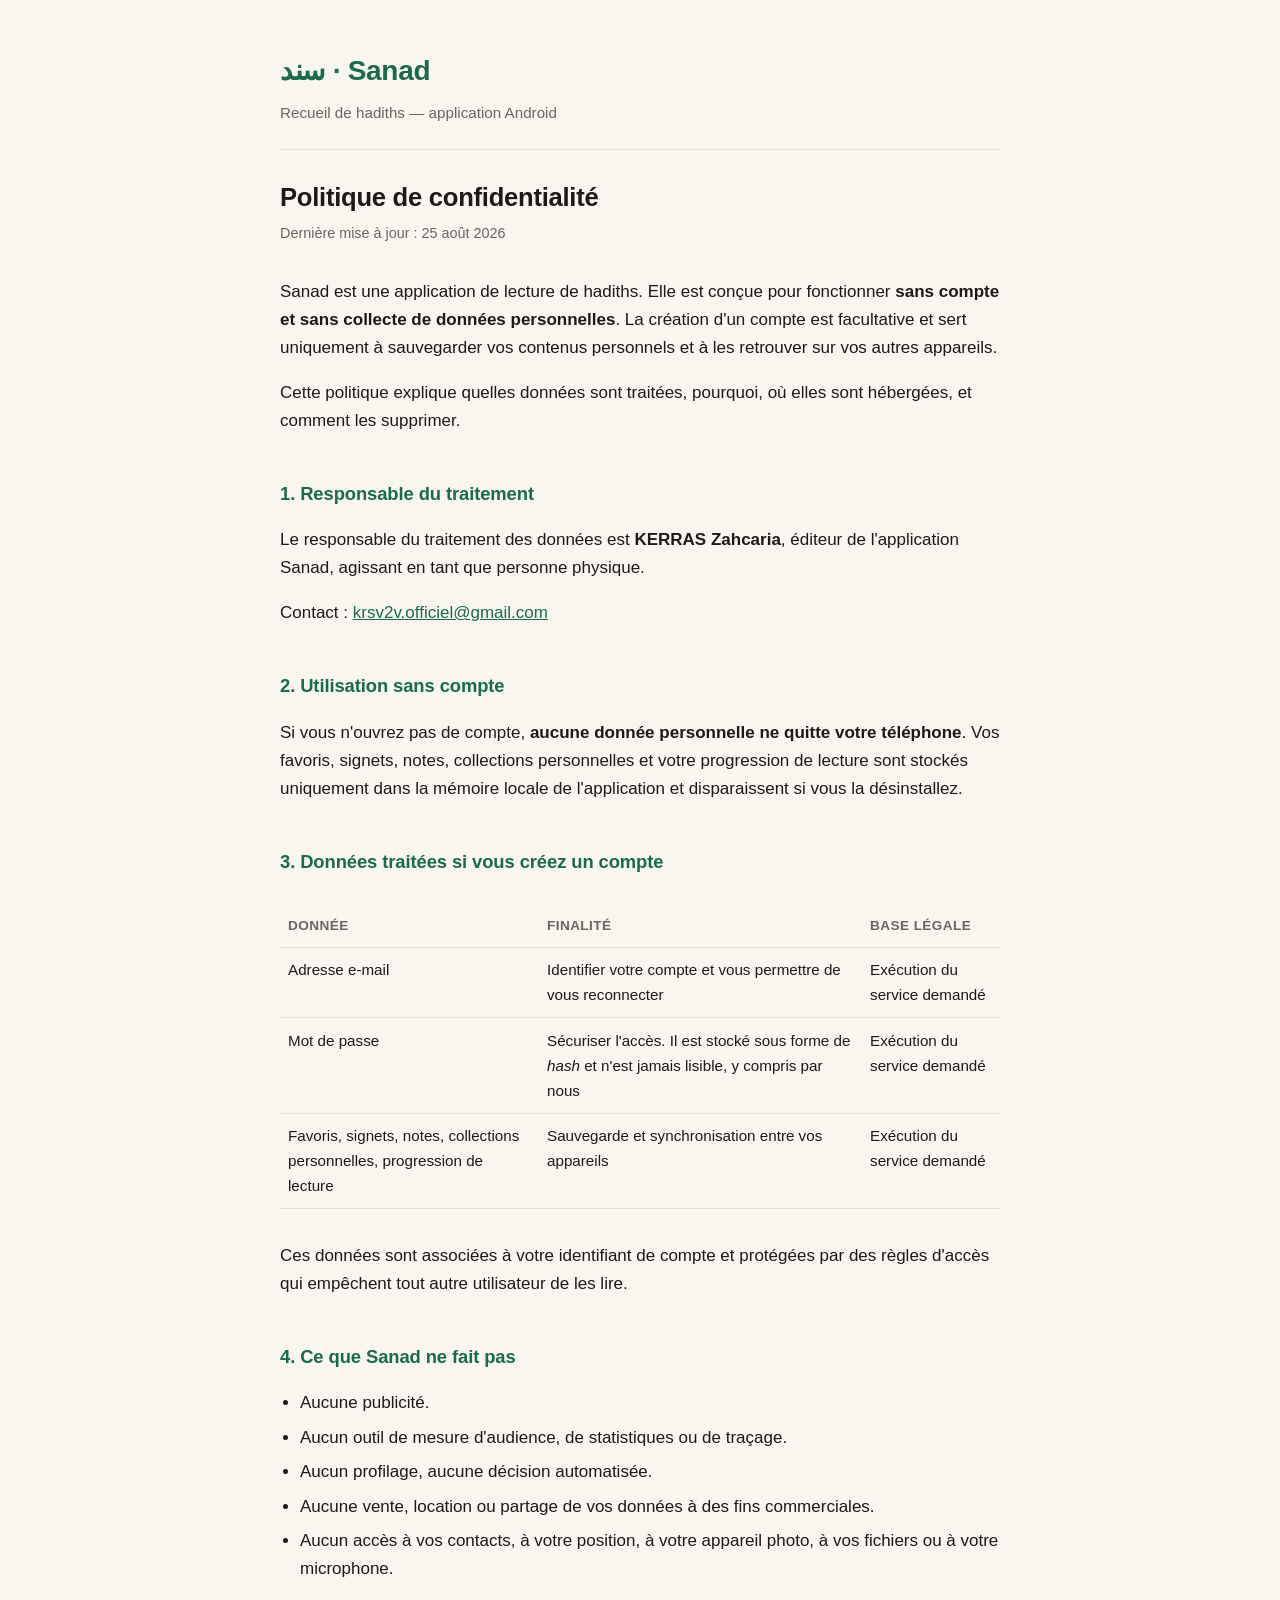
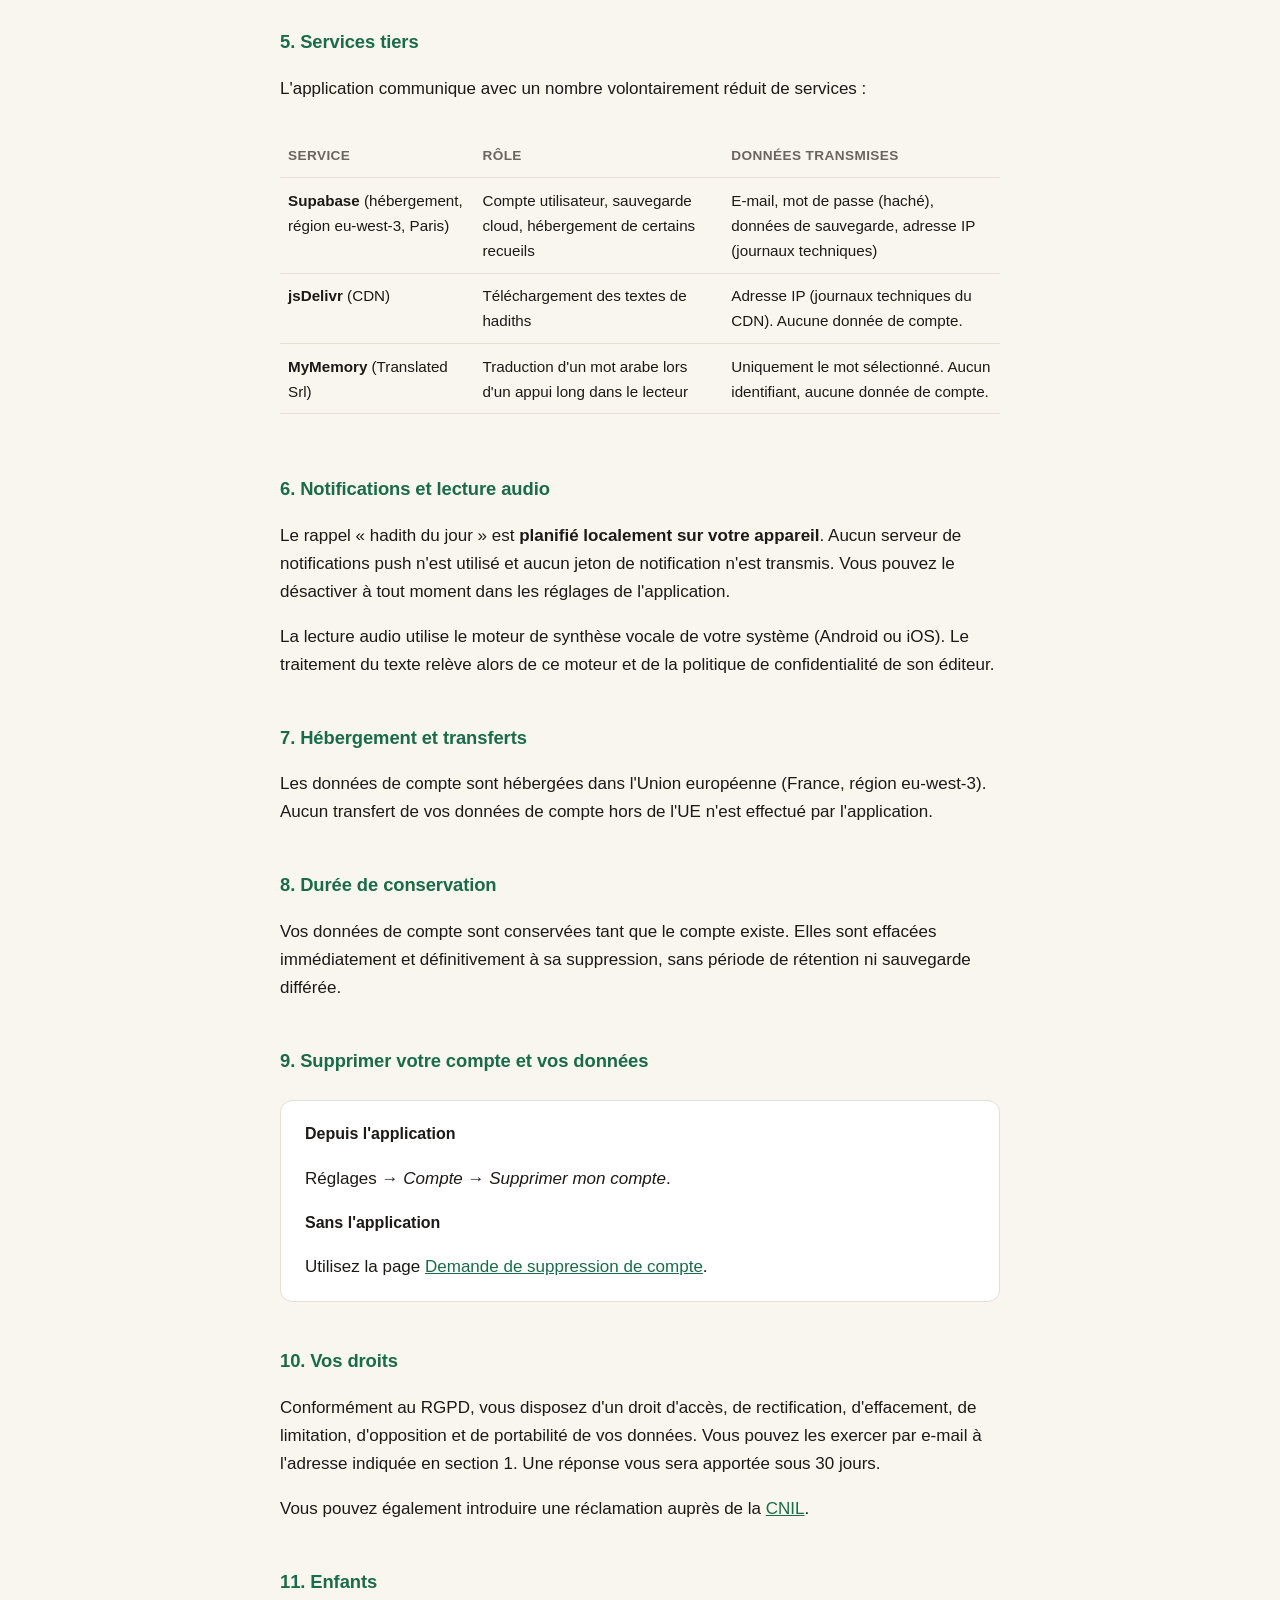
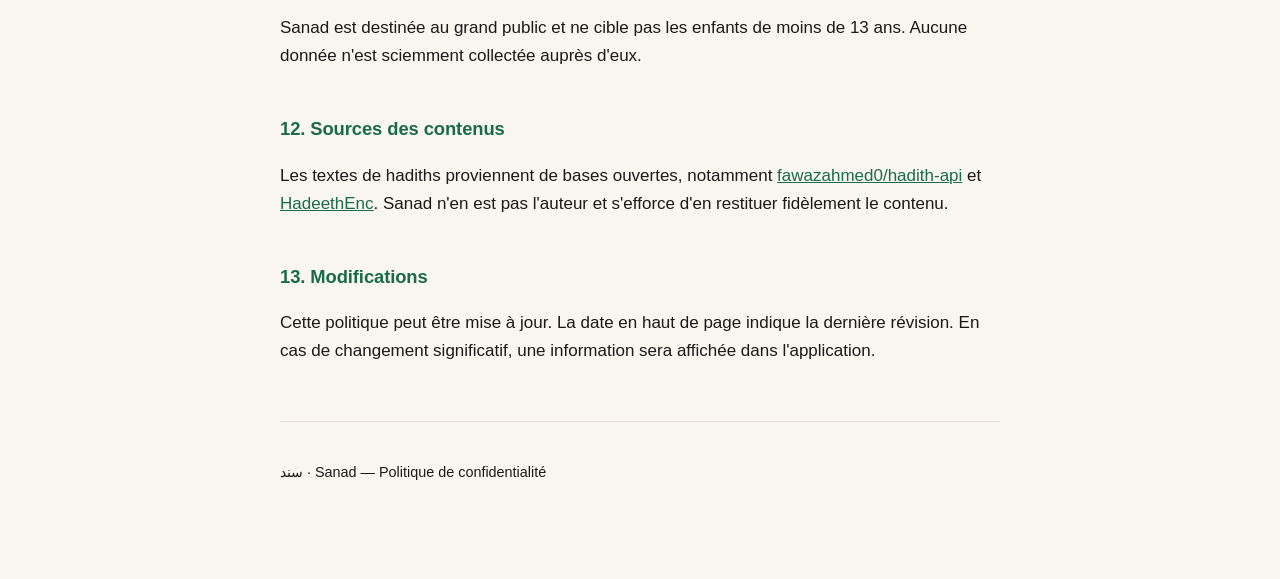
==== index.html @ d533b988 "Pages légales de Sanad (politique de confidentialité + suppression de compte)" ====
<!doctype html>
<html lang="fr">
<head>
<meta charset="utf-8">
<meta name="viewport" content="width=device-width, initial-scale=1">
<title>Politique de confidentialité — Sanad</title>
<link rel="stylesheet" href="style.css">
</head>
<body>
<div class="wrap">

<header>
  <p class="brand">سند · Sanad</p>
  <p class="tagline">Recueil de hadiths — application Android</p>
</header>

<h1>Politique de confidentialité</h1>
<p class="updated">Dernière mise à jour : 25 août 2026</p>

<p>
  Sanad est une application de lecture de hadiths. Elle est conçue pour
  fonctionner <strong>sans compte et sans collecte de données personnelles</strong>.
  La création d'un compte est facultative et sert uniquement à sauvegarder vos
  contenus personnels et à les retrouver sur vos autres appareils.
</p>

<p>
  Cette politique explique quelles données sont traitées, pourquoi, où elles
  sont hébergées, et comment les supprimer.
</p>

<h2>1. Responsable du traitement</h2>
<p>
  Le responsable du traitement des données est <strong>KERRAS Zahcaria</strong>,
  éditeur de l'application Sanad, agissant en tant que personne physique.
</p>
<p>
  Contact : <a href="mailto:krsv2v.officiel@gmail.com">krsv2v.officiel@gmail.com</a>
</p>

<h2>2. Utilisation sans compte</h2>
<p>
  Si vous n'ouvrez pas de compte, <strong>aucune donnée personnelle ne quitte
  votre téléphone</strong>. Vos favoris, signets, notes, collections
  personnelles et votre progression de lecture sont stockés uniquement dans la
  mémoire locale de l'application et disparaissent si vous la désinstallez.
</p>

<h2>3. Données traitées si vous créez un compte</h2>
<div class="table-scroll">
<table>
  <thead>
    <tr><th>Donnée</th><th>Finalité</th><th>Base légale</th></tr>
  </thead>
  <tbody>
    <tr>
      <td>Adresse e-mail</td>
      <td>Identifier votre compte et vous permettre de vous reconnecter</td>
      <td>Exécution du service demandé</td>
    </tr>
    <tr>
      <td>Mot de passe</td>
      <td>Sécuriser l'accès. Il est stocké sous forme de <em>hash</em> et n'est jamais lisible, y compris par nous</td>
      <td>Exécution du service demandé</td>
    </tr>
    <tr>
      <td>Favoris, signets, notes, collections personnelles, progression de lecture</td>
      <td>Sauvegarde et synchronisation entre vos appareils</td>
      <td>Exécution du service demandé</td>
    </tr>
  </tbody>
</table>
</div>
<p>
  Ces données sont associées à votre identifiant de compte et protégées par des
  règles d'accès qui empêchent tout autre utilisateur de les lire.
</p>

<h2>4. Ce que Sanad ne fait pas</h2>
<ul>
  <li>Aucune publicité.</li>
  <li>Aucun outil de mesure d'audience, de statistiques ou de traçage.</li>
  <li>Aucun profilage, aucune décision automatisée.</li>
  <li>Aucune vente, location ou partage de vos données à des fins commerciales.</li>
  <li>Aucun accès à vos contacts, à votre position, à votre appareil photo, à vos fichiers ou à votre microphone.</li>
</ul>

<h2>5. Services tiers</h2>
<p>L'application communique avec un nombre volontairement réduit de services :</p>
<div class="table-scroll">
<table>
  <thead>
    <tr><th>Service</th><th>Rôle</th><th>Données transmises</th></tr>
  </thead>
  <tbody>
    <tr>
      <td><strong>Supabase</strong> (hébergement, région eu-west-3, Paris)</td>
      <td>Compte utilisateur, sauvegarde cloud, hébergement de certains recueils</td>
      <td>E-mail, mot de passe (haché), données de sauvegarde, adresse IP (journaux techniques)</td>
    </tr>
    <tr>
      <td><strong>jsDelivr</strong> (CDN)</td>
      <td>Téléchargement des textes de hadiths</td>
      <td>Adresse IP (journaux techniques du CDN). Aucune donnée de compte.</td>
    </tr>
    <tr>
      <td><strong>MyMemory</strong> (Translated Srl)</td>
      <td>Traduction d'un mot arabe lors d'un appui long dans le lecteur</td>
      <td>Uniquement le mot sélectionné. Aucun identifiant, aucune donnée de compte.</td>
    </tr>
  </tbody>
</table>
</div>

<h2>6. Notifications et lecture audio</h2>
<p>
  Le rappel « hadith du jour » est <strong>planifié localement sur votre
  appareil</strong>. Aucun serveur de notifications push n'est utilisé et aucun
  jeton de notification n'est transmis. Vous pouvez le désactiver à tout moment
  dans les réglages de l'application.
</p>
<p>
  La lecture audio utilise le moteur de synthèse vocale de votre système
  (Android ou iOS). Le traitement du texte relève alors de ce moteur et de la
  politique de confidentialité de son éditeur.
</p>

<h2>7. Hébergement et transferts</h2>
<p>
  Les données de compte sont hébergées dans l'Union européenne (France, région
  eu-west-3). Aucun transfert de vos données de compte hors de l'UE n'est
  effectué par l'application.
</p>

<h2>8. Durée de conservation</h2>
<p>
  Vos données de compte sont conservées tant que le compte existe. Elles sont
  effacées immédiatement et définitivement à sa suppression, sans période de
  rétention ni sauvegarde différée.
</p>

<h2>9. Supprimer votre compte et vos données</h2>
<div class="card">
  <h3>Depuis l'application</h3>
  <p>Réglages → <em>Compte</em> → <em>Supprimer mon compte</em>.</p>
  <h3>Sans l'application</h3>
  <p style="margin-bottom:0">
    Utilisez la page
    <a href="suppression-compte.html">Demande de suppression de compte</a>.
  </p>
</div>

<h2>10. Vos droits</h2>
<p>
  Conformément au RGPD, vous disposez d'un droit d'accès, de rectification,
  d'effacement, de limitation, d'opposition et de portabilité de vos données.
  Vous pouvez les exercer par e-mail à l'adresse indiquée en section 1. Une
  réponse vous sera apportée sous 30 jours.
</p>
<p>
  Vous pouvez également introduire une réclamation auprès de la
  <a href="https://www.cnil.fr" rel="noopener">CNIL</a>.
</p>

<h2>11. Enfants</h2>
<p>
  Sanad est destinée au grand public et ne cible pas les enfants de moins de
  13 ans. Aucune donnée n'est sciemment collectée auprès d'eux.
</p>

<h2>12. Sources des contenus</h2>
<p>
  Les textes de hadiths proviennent de bases ouvertes, notamment
  <a href="https://github.com/fawazahmed0/hadith-api" rel="noopener">fawazahmed0/hadith-api</a>
  et <a href="https://hadeethenc.com" rel="noopener">HadeethEnc</a>. Sanad n'en
  est pas l'auteur et s'efforce d'en restituer fidèlement le contenu.
</p>

<h2>13. Modifications</h2>
<p>
  Cette politique peut être mise à jour. La date en haut de page indique la
  dernière révision. En cas de changement significatif, une information sera
  affichée dans l'application.
</p>

<footer>
  <p>سند · Sanad — Politique de confidentialité</p>
</footer>

</div>
</body>
</html>
---- style.css ----
:root {
  --bg:      #F9F6F0;
  --surface: #FFFFFF;
  --text:    #1C1917;
  --muted:   #6B6560;
  --accent:  #0C3A29;
  --accent2: #1A6B4A;
  --border:  #E5DFD5;
  --danger:  #9B2226;
}
@media (prefers-color-scheme: dark) {
  :root {
    --bg:      #14110E;
    --surface: #1D1A16;
    --text:    #F2EDE5;
    --muted:   #A39C93;
    --accent:  #8FD6B4;
    --accent2: #6FC59B;
    --border:  #2E2922;
    --danger:  #E88A8D;
  }
}
* { box-sizing: border-box; }
body {
  margin: 0;
  padding: 0 1.25rem 5rem;
  background: var(--bg);
  color: var(--text);
  font-family: -apple-system, BlinkMacSystemFont, "Segoe UI", Roboto, Helvetica, Arial, sans-serif;
  font-size: 17px;
  line-height: 1.65;
  -webkit-text-size-adjust: 100%;
}
.wrap { max-width: 45rem; margin: 0 auto; }
header {
  padding: 3rem 0 1.5rem;
  border-bottom: 1px solid var(--border);
  margin-bottom: 2rem;
}
.brand {
  font-size: 1.75rem;
  font-weight: 700;
  color: var(--accent2);
  letter-spacing: -0.01em;
  margin: 0 0 .35rem;
}
.tagline { color: var(--muted); font-size: .95rem; margin: 0; }
h1 { font-size: 1.6rem; line-height: 1.25; margin: 0 0 .5rem; letter-spacing: -0.01em; }
h2 {
  font-size: 1.15rem;
  margin: 2.5rem 0 .75rem;
  padding-top: .25rem;
  color: var(--accent2);
  letter-spacing: -0.005em;
}
h3 { font-size: 1rem; margin: 1.5rem 0 .4rem; }
p, li { color: var(--text); }
ul { padding-left: 1.25rem; }
li { margin: .4rem 0; }
a { color: var(--accent2); }
.updated { color: var(--muted); font-size: .9rem; margin: 0 0 2rem; }
.card {
  background: var(--surface);
  border: 1px solid var(--border);
  border-radius: 12px;
  padding: 1.25rem 1.5rem;
  margin: 1.5rem 0;
}
.card.warn { border-color: var(--danger); }
.card h3 { margin-top: 0; }
table { width: 100%; border-collapse: collapse; margin: 1rem 0; font-size: .95rem; }
th, td { text-align: left; padding: .6rem .5rem; border-bottom: 1px solid var(--border); vertical-align: top; }
th { color: var(--muted); font-weight: 600; font-size: .85rem; text-transform: uppercase; letter-spacing: .03em; }
.table-scroll { overflow-x: auto; }
footer {
  margin-top: 3.5rem;
  padding-top: 1.5rem;
  border-top: 1px solid var(--border);
  color: var(--muted);
  font-size: .9rem;
}
.steps { counter-reset: step; list-style: none; padding: 0; }
.steps li {
  counter-increment: step;
  position: relative;
  padding-left: 2.5rem;
  margin: 1rem 0;
}
.steps li::before {
  content: counter(step);
  position: absolute; left: 0; top: .1rem;
  width: 1.7rem; height: 1.7rem;
  border-radius: 50%;
  background: var(--accent2); color: var(--bg);
  display: flex; align-items: center; justify-content: center;
  font-size: .85rem; font-weight: 700;
}
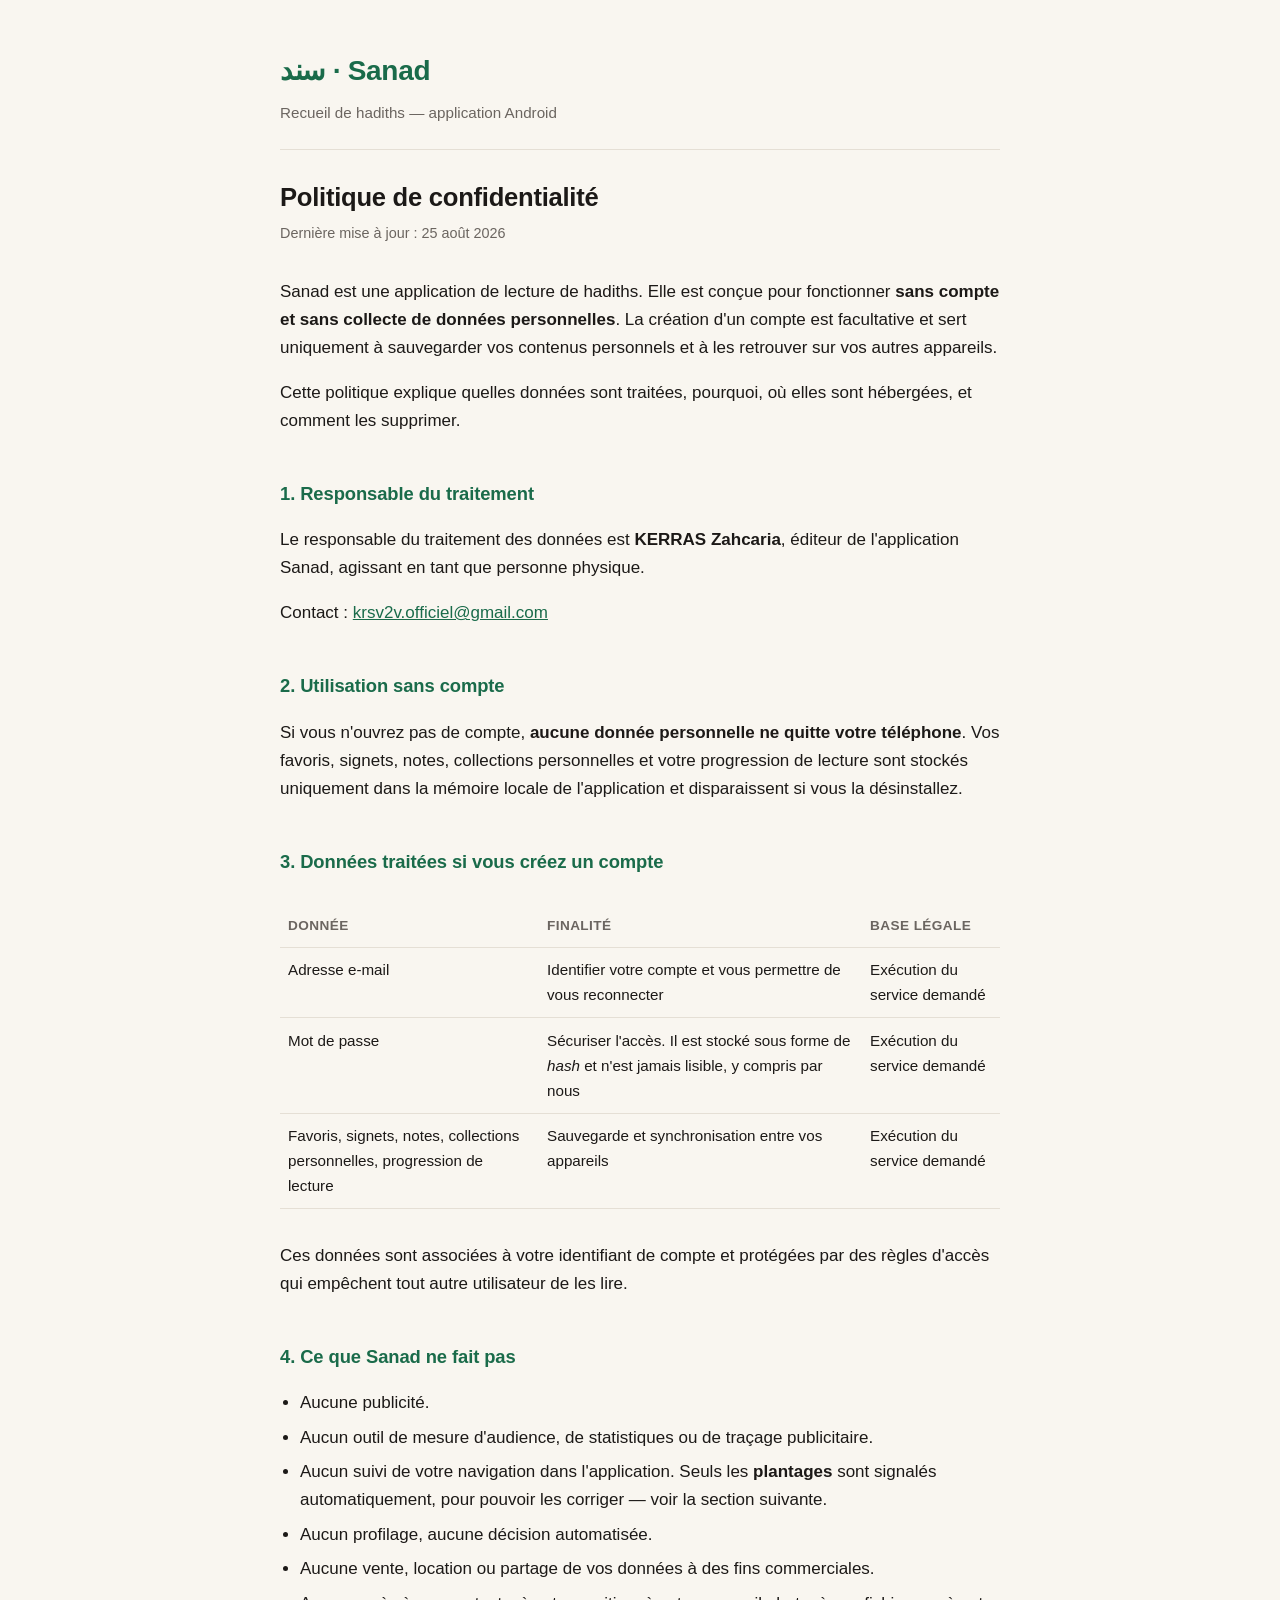
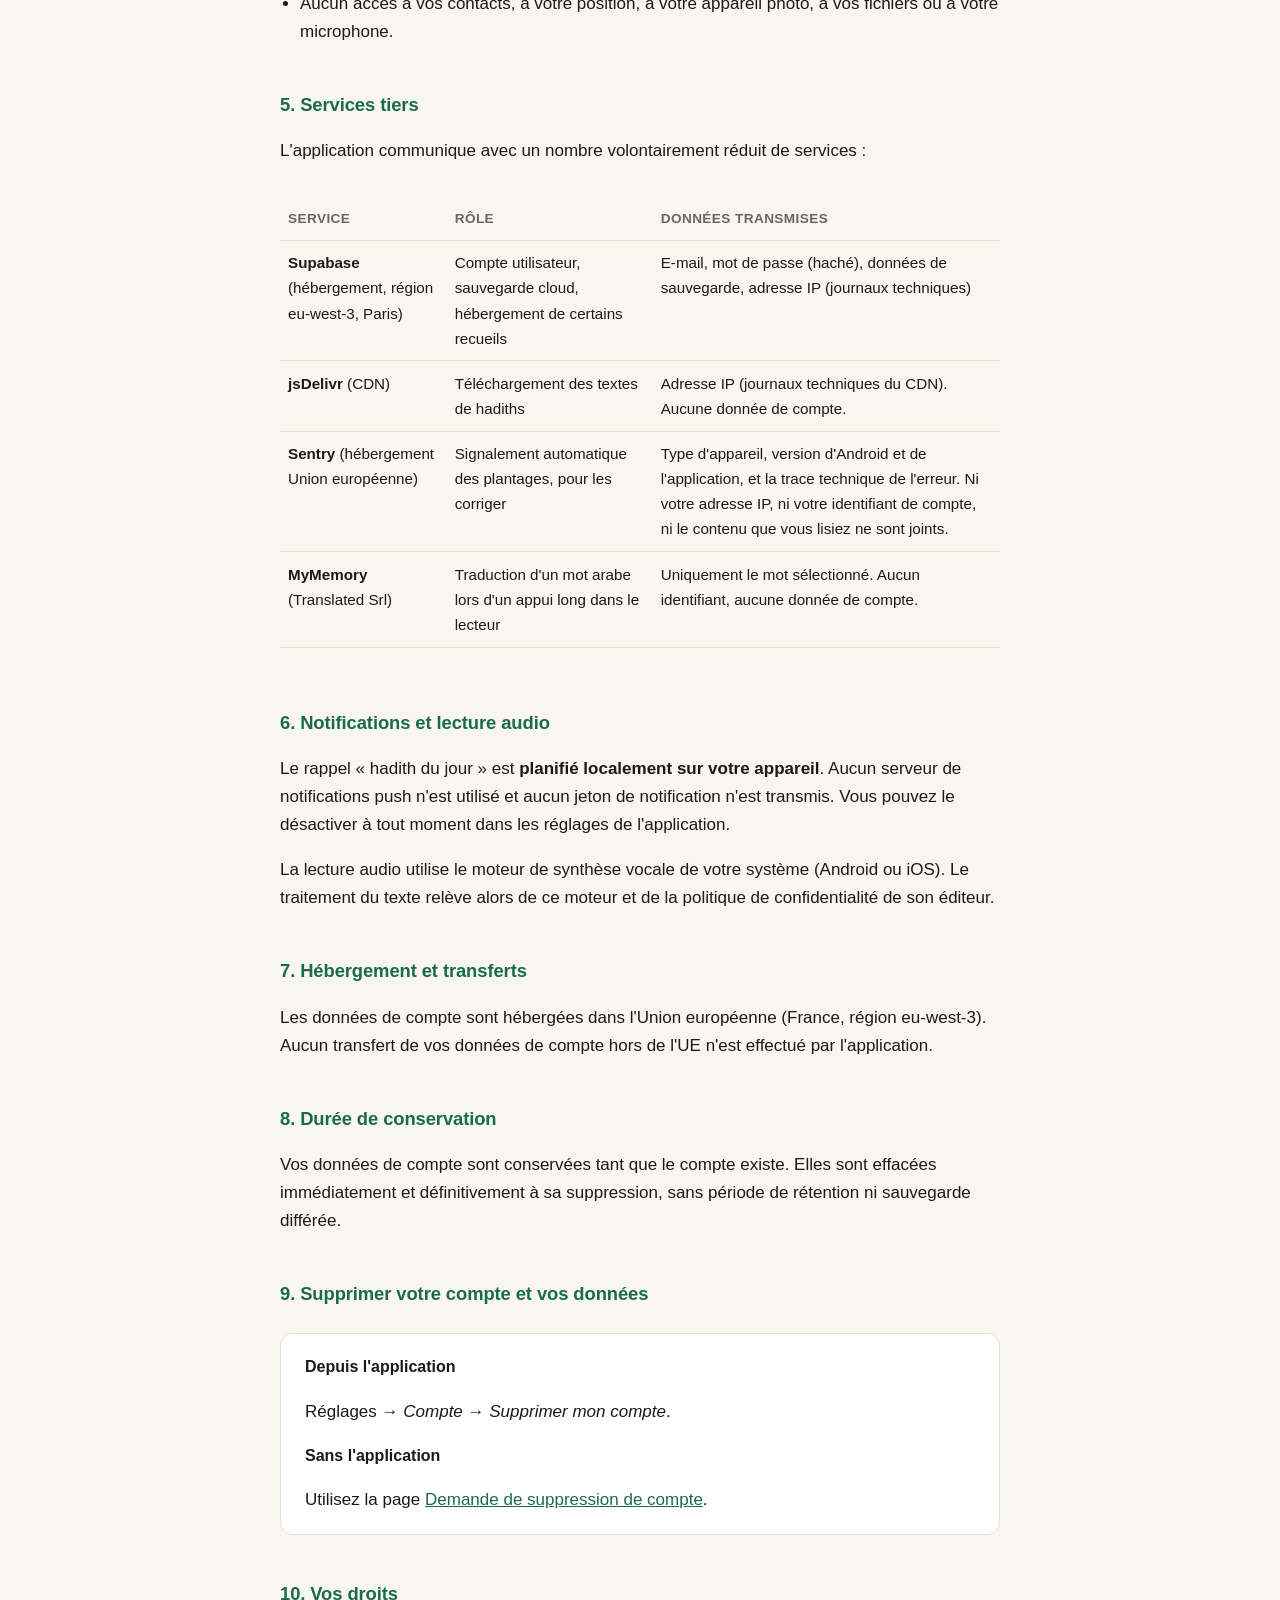
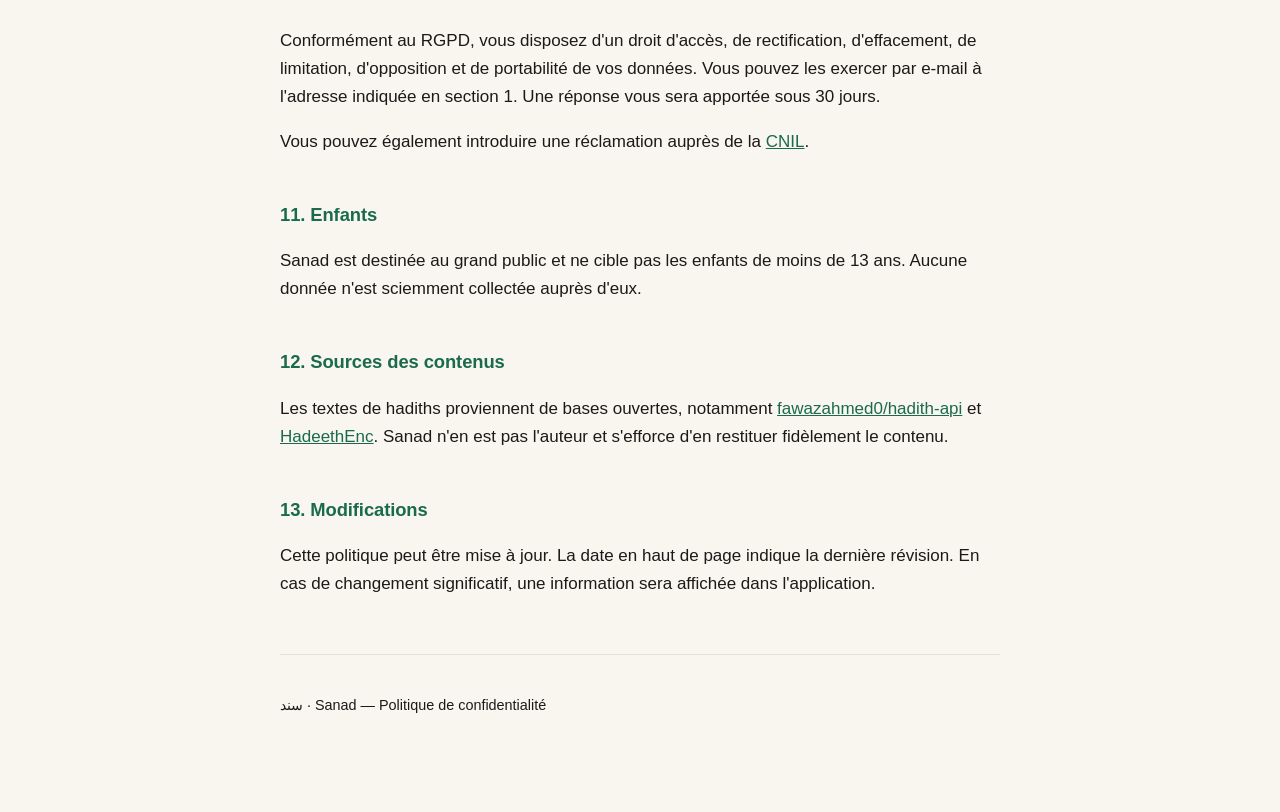
==== commit 3e896b19: "Déclarer Sentry (remontée de plantages) dans la politique de confidentialité" ====
--- a/index.html
+++ b/index.html
@@ -79,7 +79,12 @@
 <h2>4. Ce que Sanad ne fait pas</h2>
 <ul>
   <li>Aucune publicité.</li>
-  <li>Aucun outil de mesure d'audience, de statistiques ou de traçage.</li>
+  <li>Aucun outil de mesure d'audience, de statistiques ou de traçage publicitaire.</li>
+  <li>
+    Aucun suivi de votre navigation dans l'application. Seuls les
+    <strong>plantages</strong> sont signalés automatiquement, pour pouvoir les
+    corriger — voir la section suivante.
+  </li>
   <li>Aucun profilage, aucune décision automatisée.</li>
   <li>Aucune vente, location ou partage de vos données à des fins commerciales.</li>
   <li>Aucun accès à vos contacts, à votre position, à votre appareil photo, à vos fichiers ou à votre microphone.</li>
@@ -102,6 +107,15 @@
       <td><strong>jsDelivr</strong> (CDN)</td>
       <td>Téléchargement des textes de hadiths</td>
       <td>Adresse IP (journaux techniques du CDN). Aucune donnée de compte.</td>
+    </tr>
+    <tr>
+      <td><strong>Sentry</strong> (hébergement Union européenne)</td>
+      <td>Signalement automatique des plantages, pour les corriger</td>
+      <td>
+        Type d'appareil, version d'Android et de l'application, et la trace
+        technique de l'erreur. Ni votre adresse IP, ni votre identifiant de
+        compte, ni le contenu que vous lisiez ne sont joints.
+      </td>
     </tr>
     <tr>
       <td><strong>MyMemory</strong> (Translated Srl)</td>
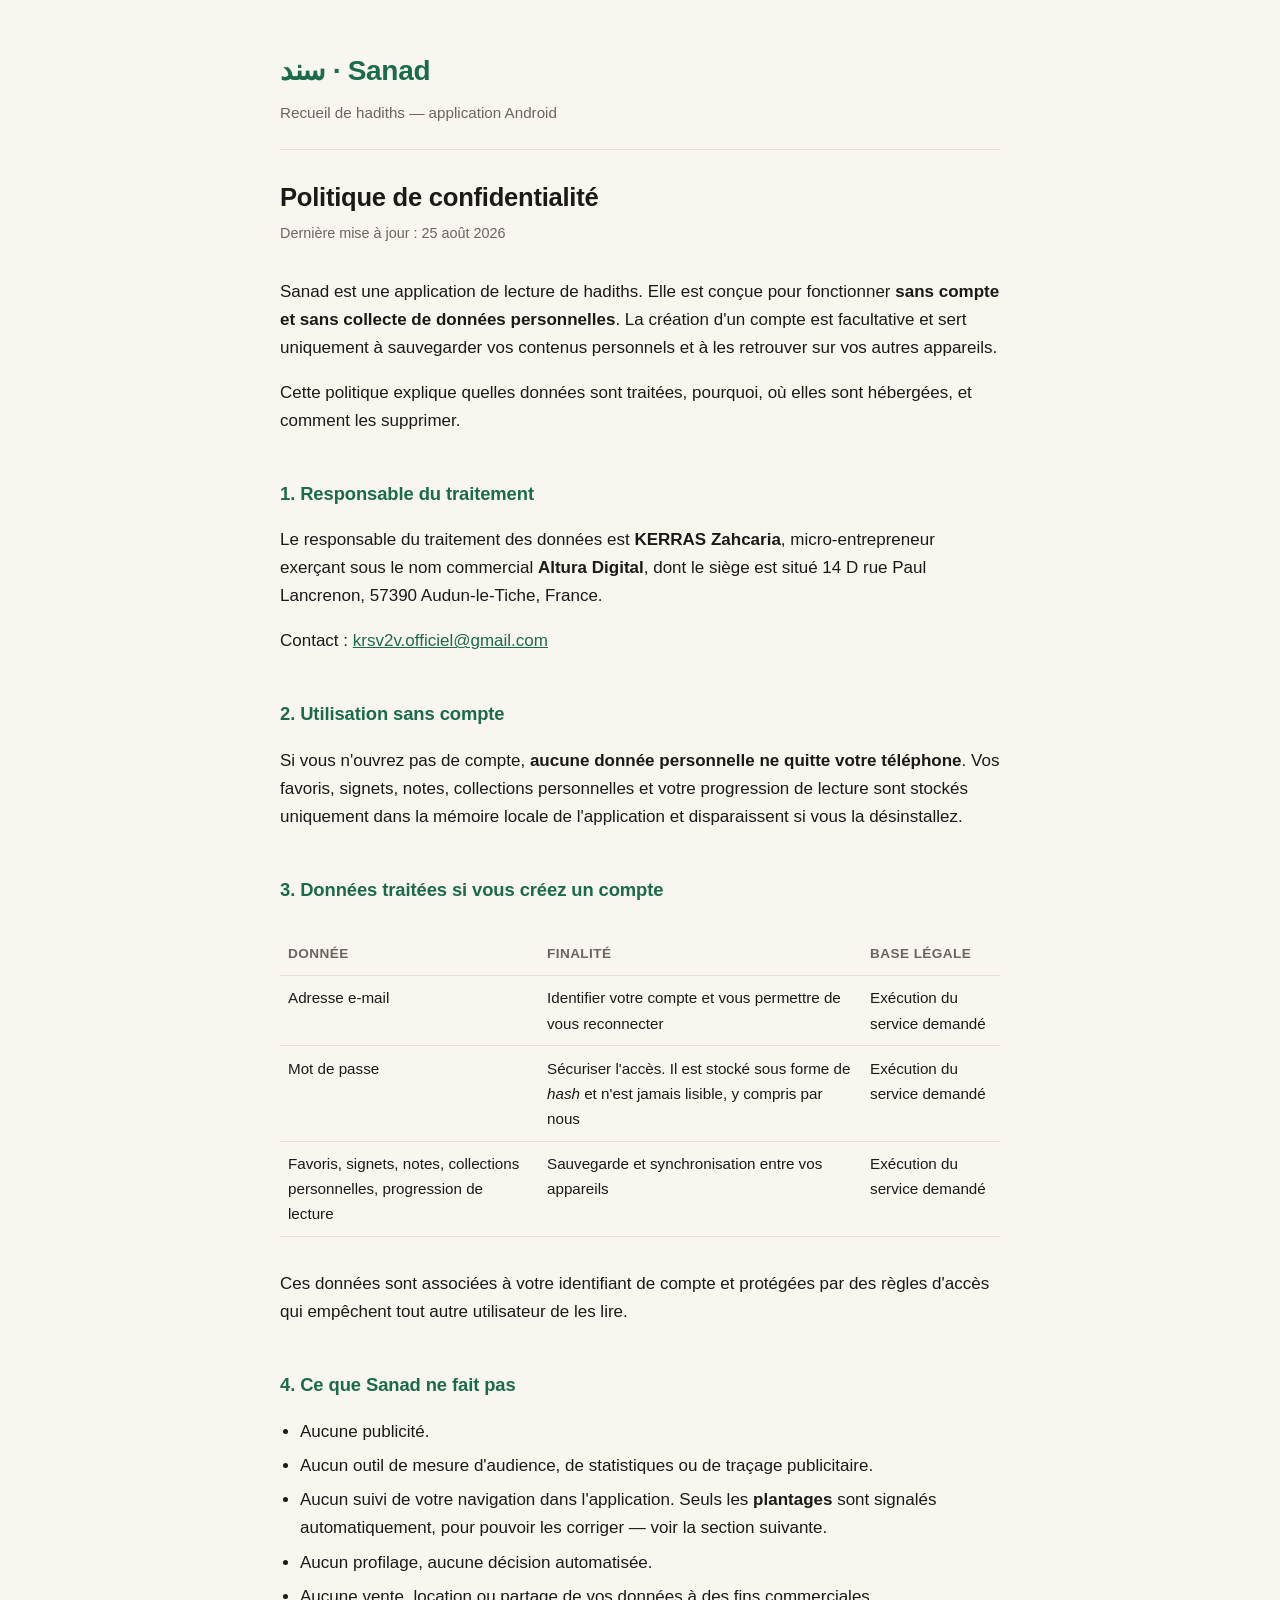
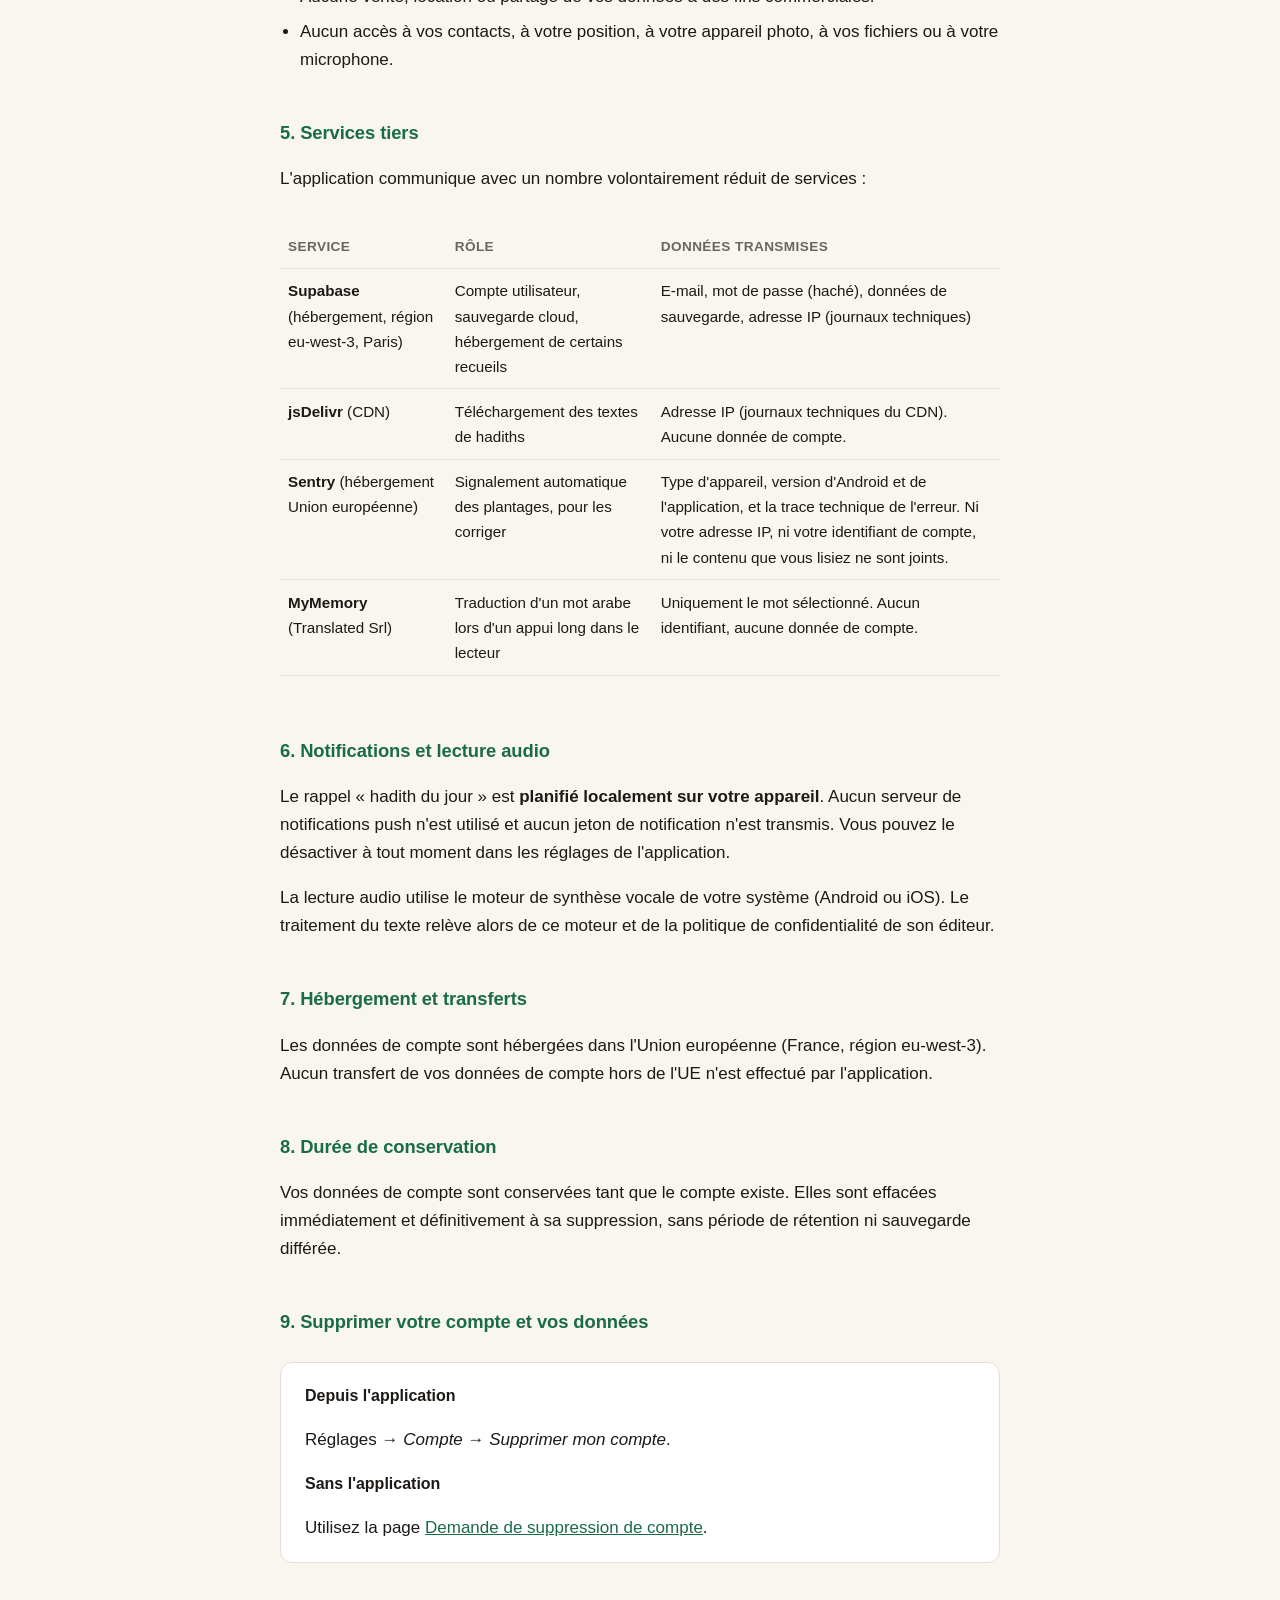
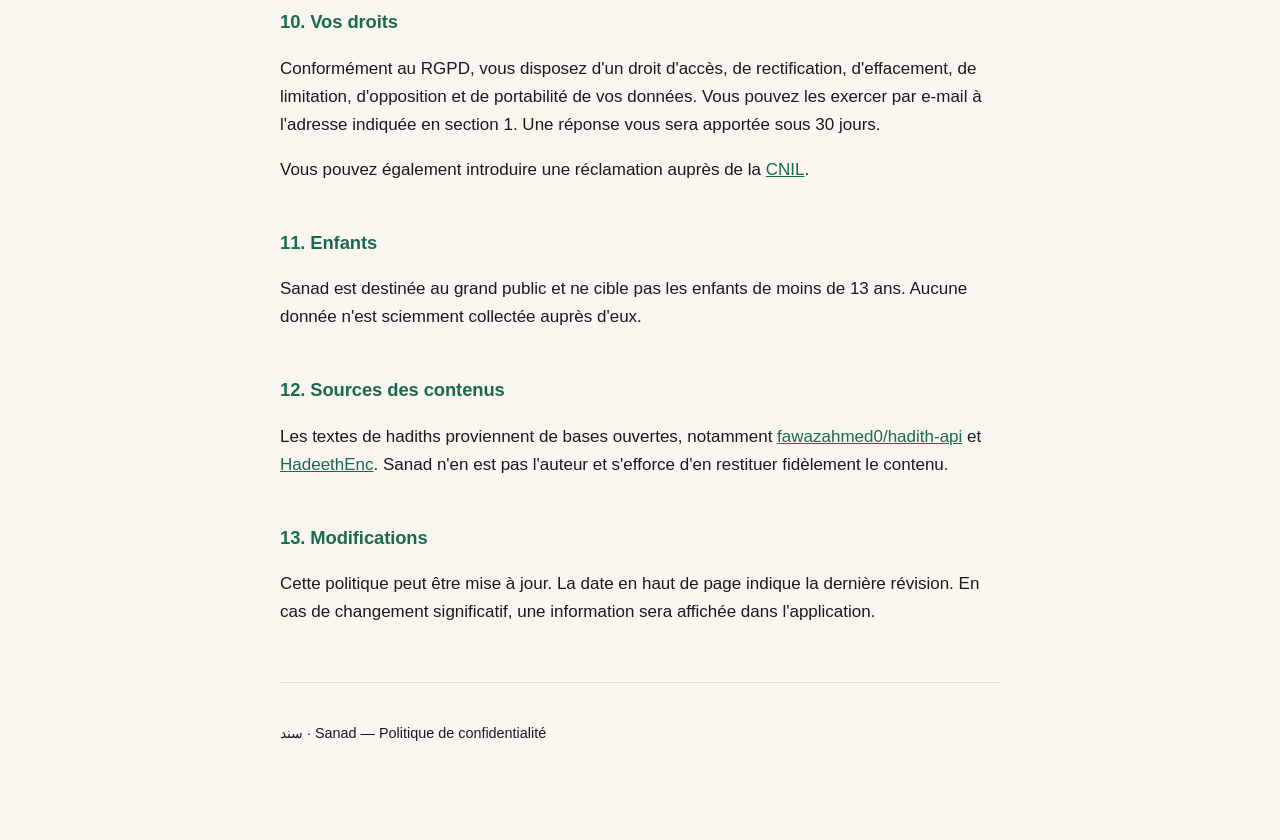
==== commit df1c062c: "Responsable du traitement : micro-entreprise Altura Digital" ====
--- a/index.html
+++ b/index.html
@@ -32,7 +32,8 @@
 <h2>1. Responsable du traitement</h2>
 <p>
   Le responsable du traitement des données est <strong>KERRAS Zahcaria</strong>,
-  éditeur de l'application Sanad, agissant en tant que personne physique.
+  micro-entrepreneur exerçant sous le nom commercial <strong>Altura Digital</strong>,
+  dont le siège est situé 14 D rue Paul Lancrenon, 57390 Audun-le-Tiche, France.
 </p>
 <p>
   Contact : <a href="mailto:krsv2v.officiel@gmail.com">krsv2v.officiel@gmail.com</a>
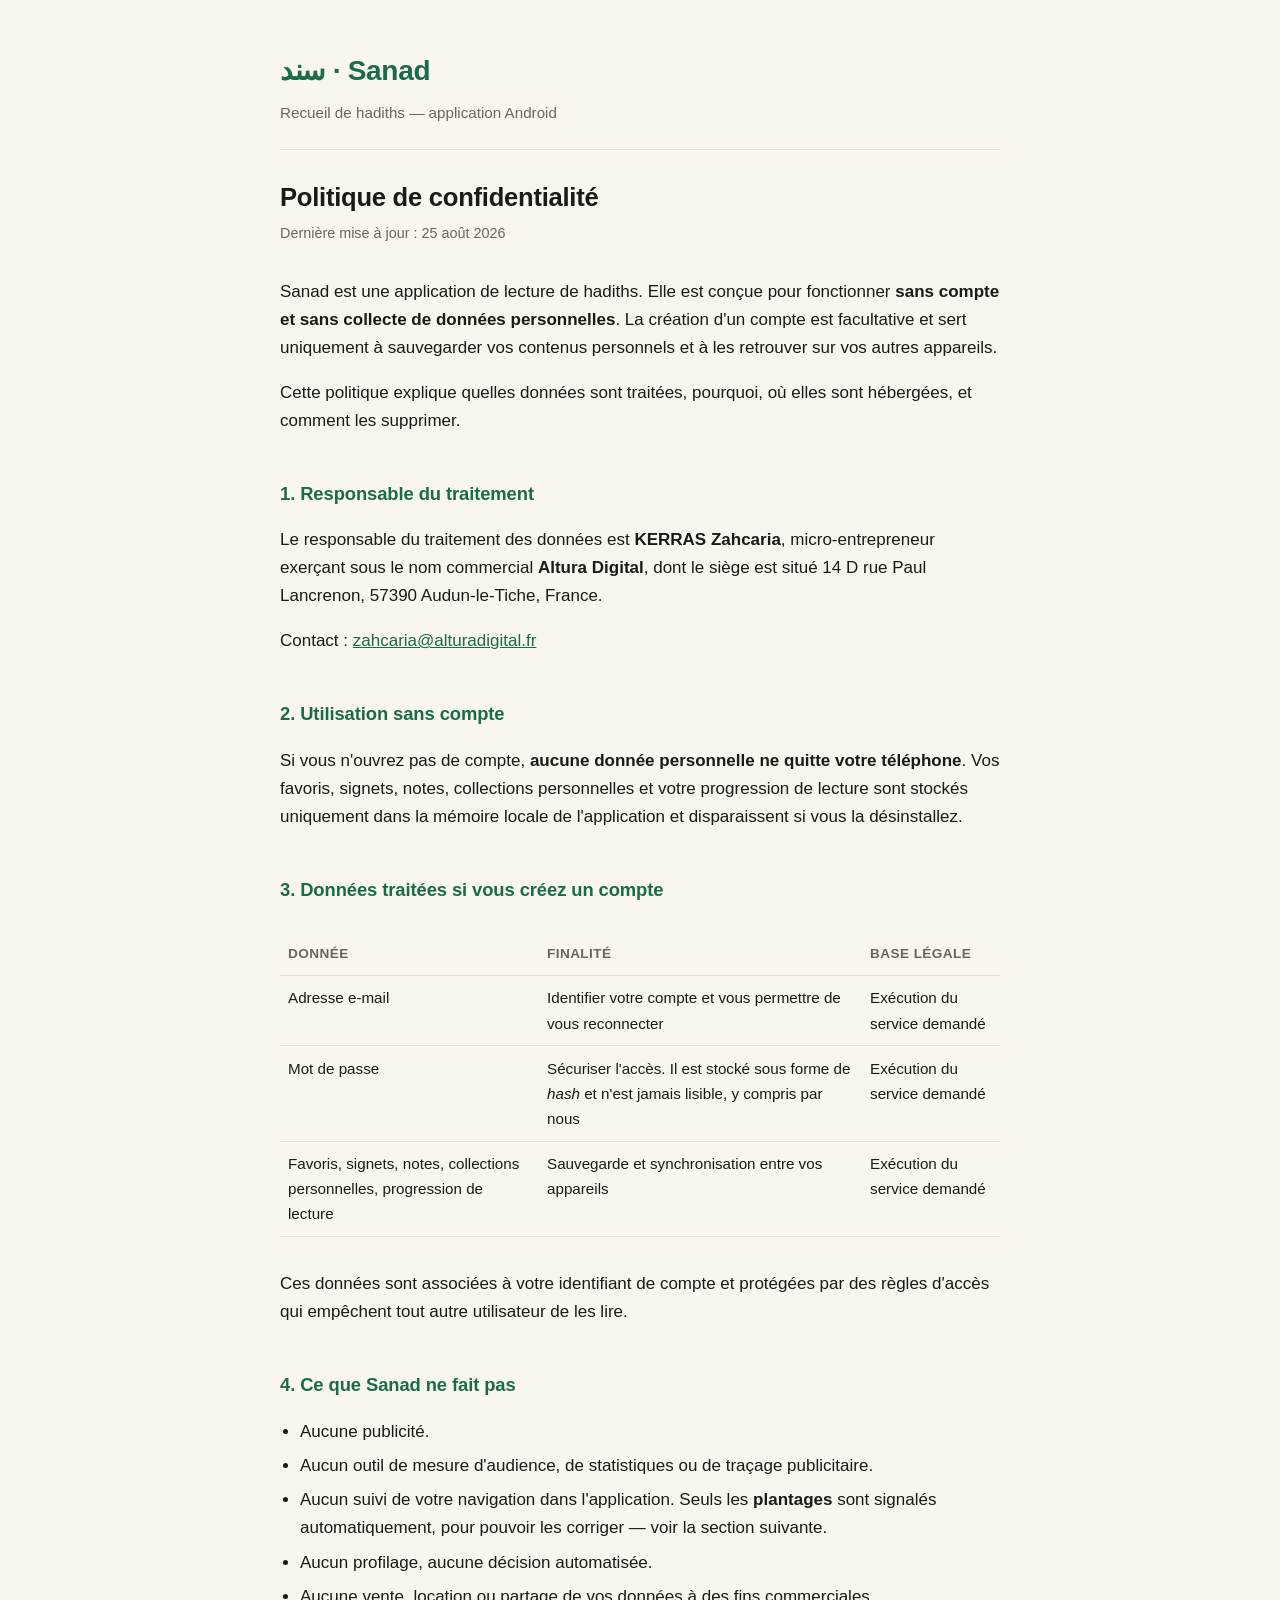
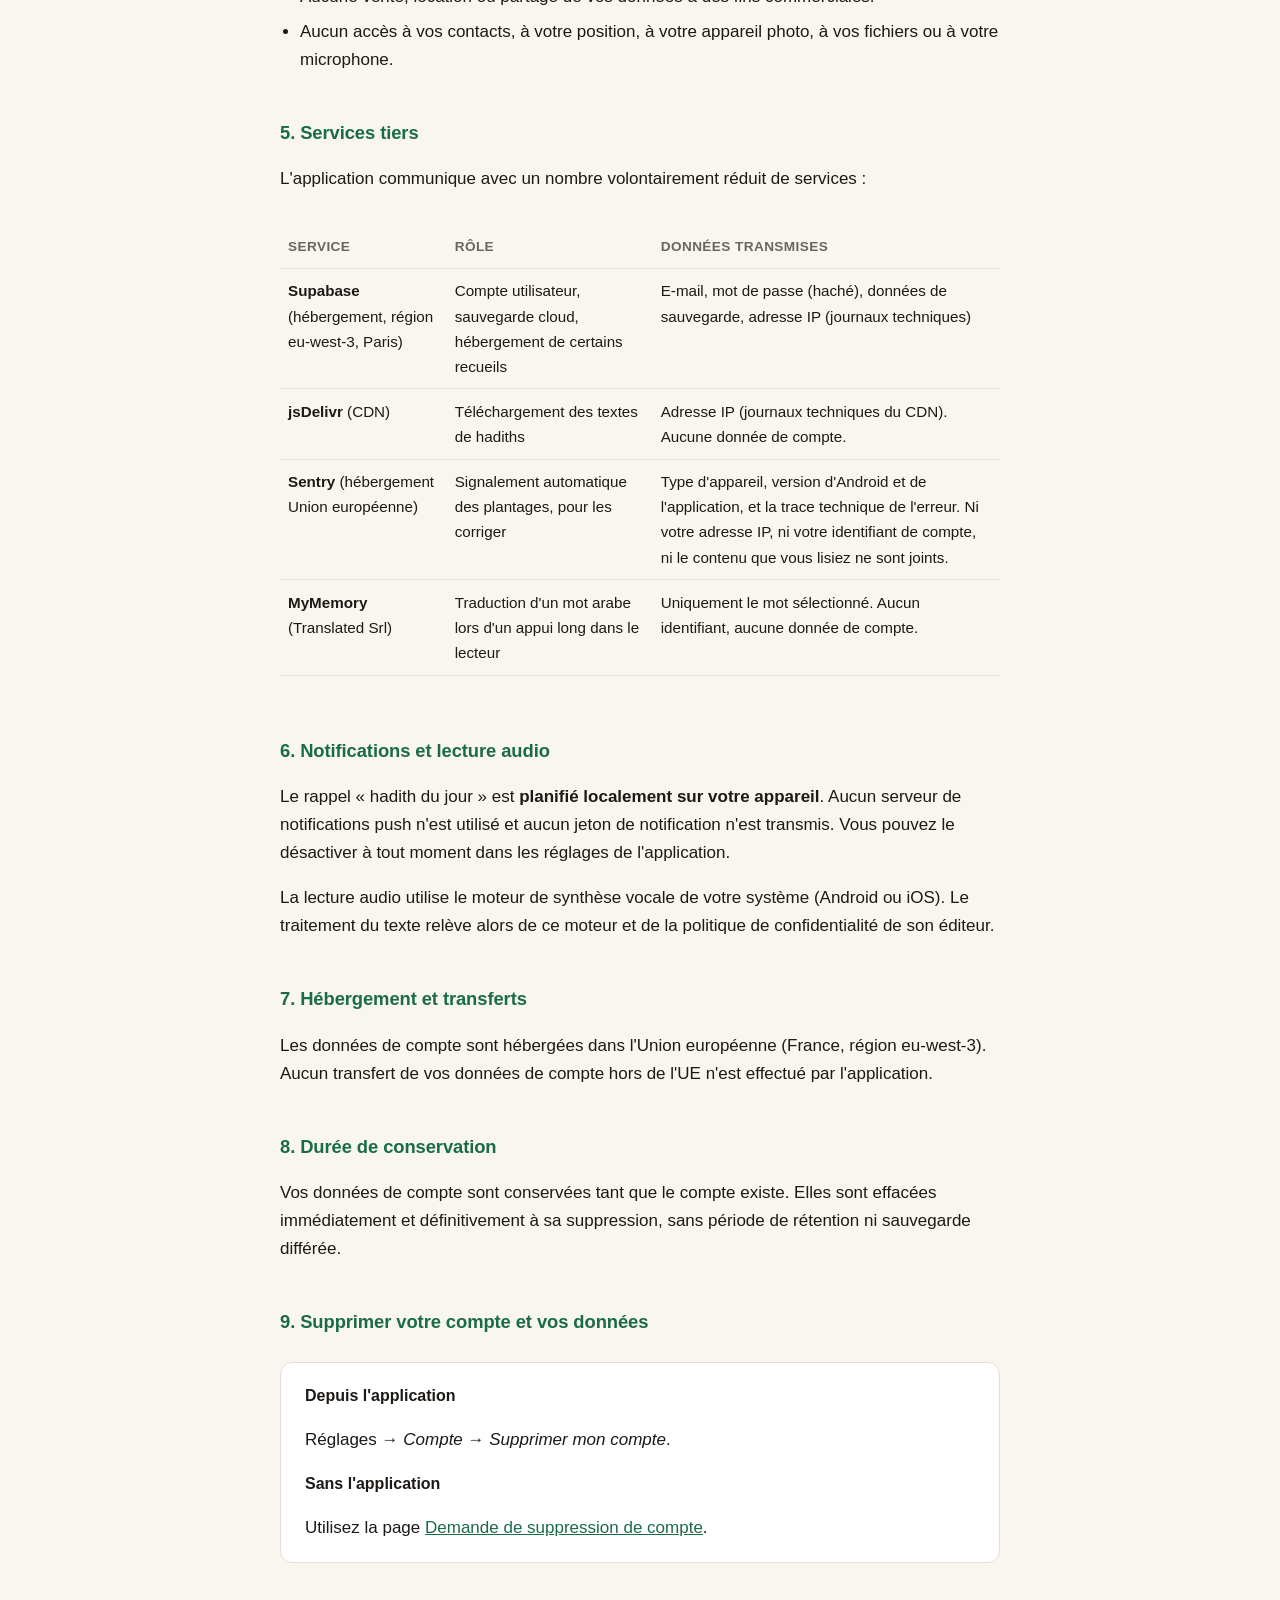
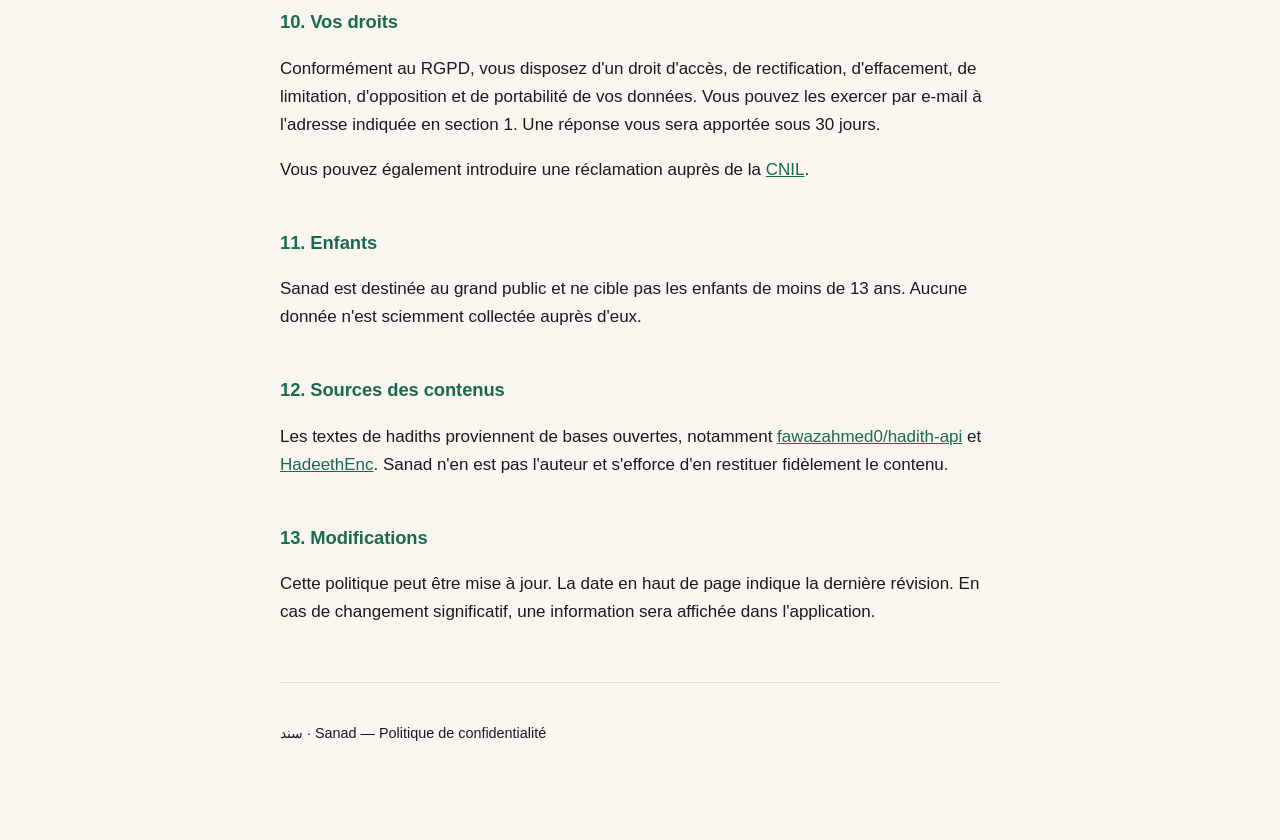
==== commit b7f4a16d: "Adresse de contact professionnelle" ====
--- a/index.html
+++ b/index.html
@@ -36,7 +36,7 @@
   dont le siège est situé 14 D rue Paul Lancrenon, 57390 Audun-le-Tiche, France.
 </p>
 <p>
-  Contact : <a href="mailto:krsv2v.officiel@gmail.com">krsv2v.officiel@gmail.com</a>
+  Contact : <a href="mailto:zahcaria@alturadigital.fr">zahcaria@alturadigital.fr</a>
 </p>
 
 <h2>2. Utilisation sans compte</h2>
